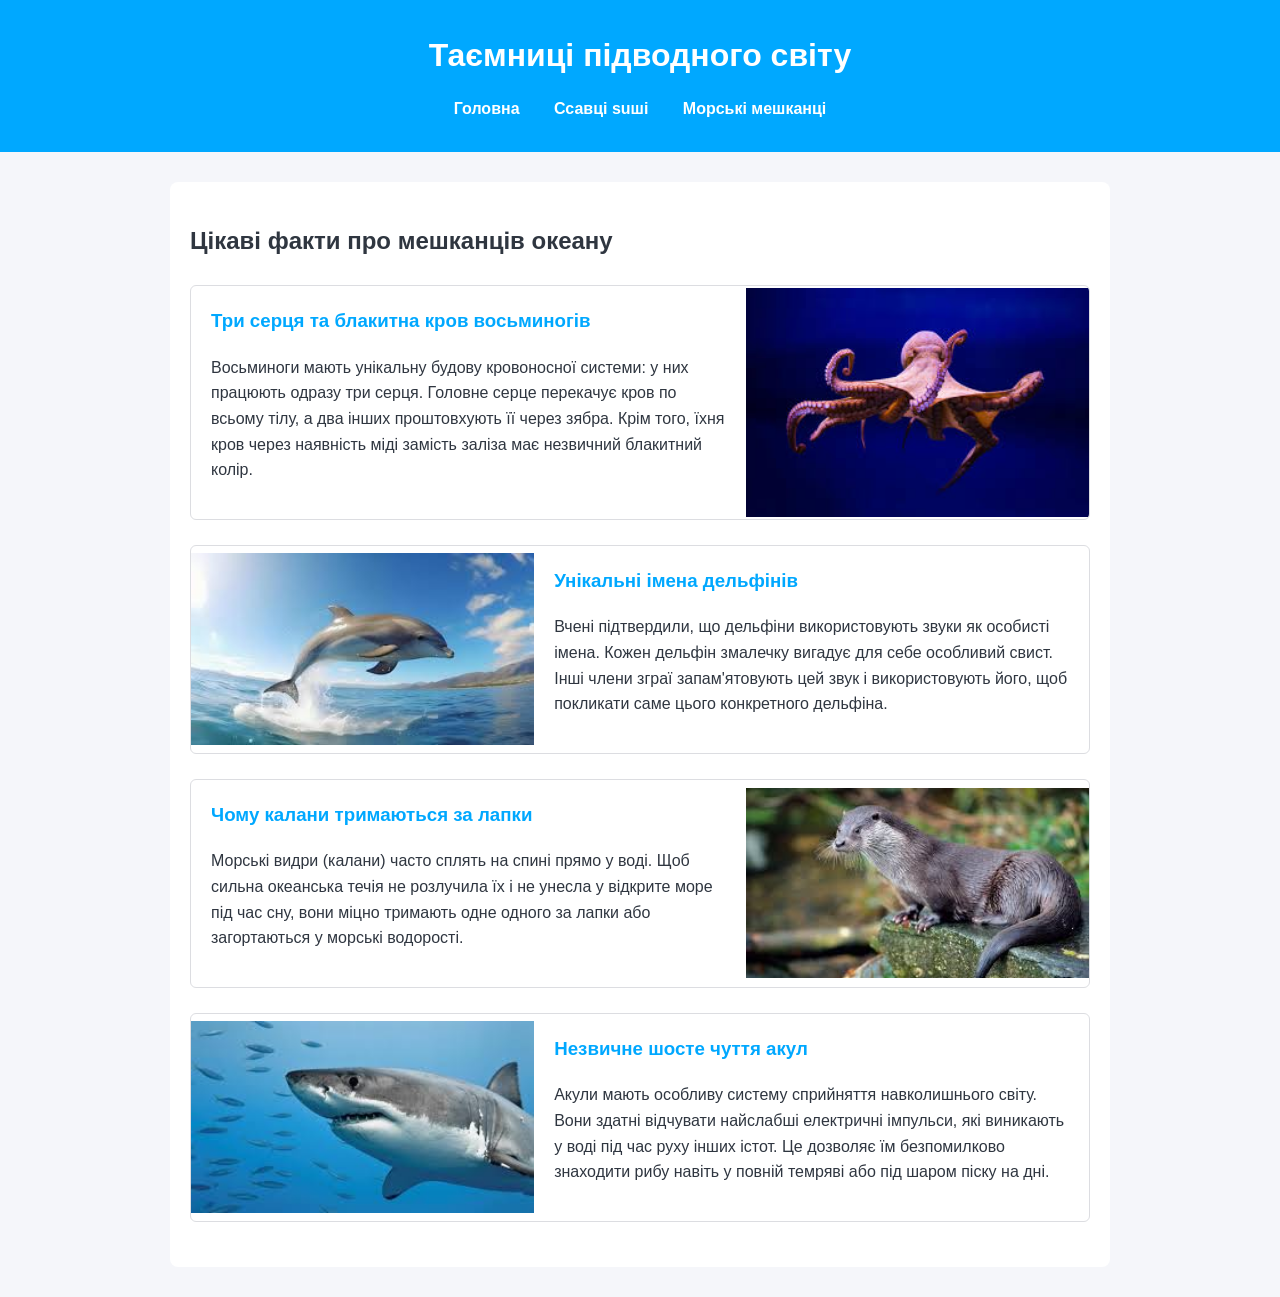
==== marine.html @ b01ff151 "Add files via upload" ====
<!DOCTYPE html>
<html lang="uk">
<head>
    <meta charset="UTF-8">
    <meta name="viewport" content="width=device-width, initial-scale=1.0">
    <title>Морські мешканці</title>
    <style>
        body {
            font-family: Arial, sans-serif;
            margin: 0; padding: 0;
            background-color: #f5f6fa; color: #2f3640;
            line-height: 1.6;
        }
        header {
            background-color: #00a8ff;
            color: white; padding: 30px 0; text-align: center;
        }
        h1 { margin: 0; }
        nav { margin-top: 15px; }
        nav a { color: white; text-decoration: none; margin: 0 15px; font-weight: bold; }
        nav a:hover { text-decoration: underline; }

        .container { max-width: 900px; margin: 30px auto; padding: 20px; background: white; border-radius: 8px; }
        
        .row {
            display: flex;
            align-items: center;
            margin: 25px 0;
            background: #ffffff;
            border: 1px solid #dcdde1;
            border-radius: 6px;
            overflow: hidden;
            transition: transform 0.3s;
        }
        /* Ефект наведення */
        .row:hover {
            transform: translateY(-3px);
            box-shadow: 0 4px 12px rgba(0,0,0,0.08);
        }
        .row:nth-child(even) {
            flex-direction: row-reverse;
        }
        .row img {
            width: 40%; max-height: 240px; object-fit: cover;
        }
        .text {
            padding: 20px;
            width: 60%;
        }
        .text h3 { margin-top: 0; color: #00a8ff; }
    </style>
</head>
<body>

    <header>
        <h1>Таємниці підводного світу</h1>
        <nav>
            <a href="index.html">Головна</a>
            <a href="mammals.html">Ссавці suші</a>
            <a href="marine.html">Морські мешканці</a>
        </nav>
    </header>

    <div class="container">
        <h2>Цікаві факти про мешканців океану</h2>

        <!-- Блок 1 -->
        <div class="row">
            <img src="octopus.jpg" alt="Восьминіг">
            <div class="text">
                <h3>Три серця та блакитна кров восьминогів</h3>
                <p>Восьминоги мають унікальну будову кровоносної системи: у них працюють одразу три серця. Головне серце перекачує кров по всьому тілу, а два інших проштовхують її через зябра. Крім того, їхня кров через наявність міді замість заліза має незвичний блакитний колір.</p>
            </div>
        </div>

        <!-- Блок 2 -->
        <div class="row">
            <img src="dolphin.jpg" alt="Афаліна у воді">
            <div class="text">
                <h3>Унікальні імена дельфінів</h3>
                <p>Вчені підтвердили, що дельфіни використовують звуки як особисті імена. Кожен дельфін змалечку вигадує для себе особливий свист. Інші члени зграї запам'ятовують цей звук і використовують його, щоб покликати саме цього конкретного дельфіна.</p>
            </div>
        </div>

        <!-- Блок 3 -->
        <div class="row">
            <img src="otter.jpg" alt="Морська видра">
            <div class="text">
                <h3>Чому калани тримаються за лапки</h3>
                <p>Морські видри (калани) часто сплять на спині прямо у воді. Щоб сильна океанська течія не розлучила їх і не унесла у відкрите море під час сну, вони міцно тримають одне одного за лапки або загортаються у морські водорості.</p>
            </div>
        </div>

        <!-- Блок 4 -->
        <div class="row">
            <img src="shark.jpg" alt="Акула">
            <div class="text">
                <h3>Незвичне шосте чуття акул</h3>
                <p>Акули мають особливу систему сприйняття навколишнього світу. Вони здатні відчувати найслабші електричні імпульси, які виникають у воді під час руху інших істот. Це дозволяє їм безпомилково знаходити рибу навіть у повній темряві або під шаром піску на дні.</p>
            </div>
        </div>
    </div>

</body>
</html>
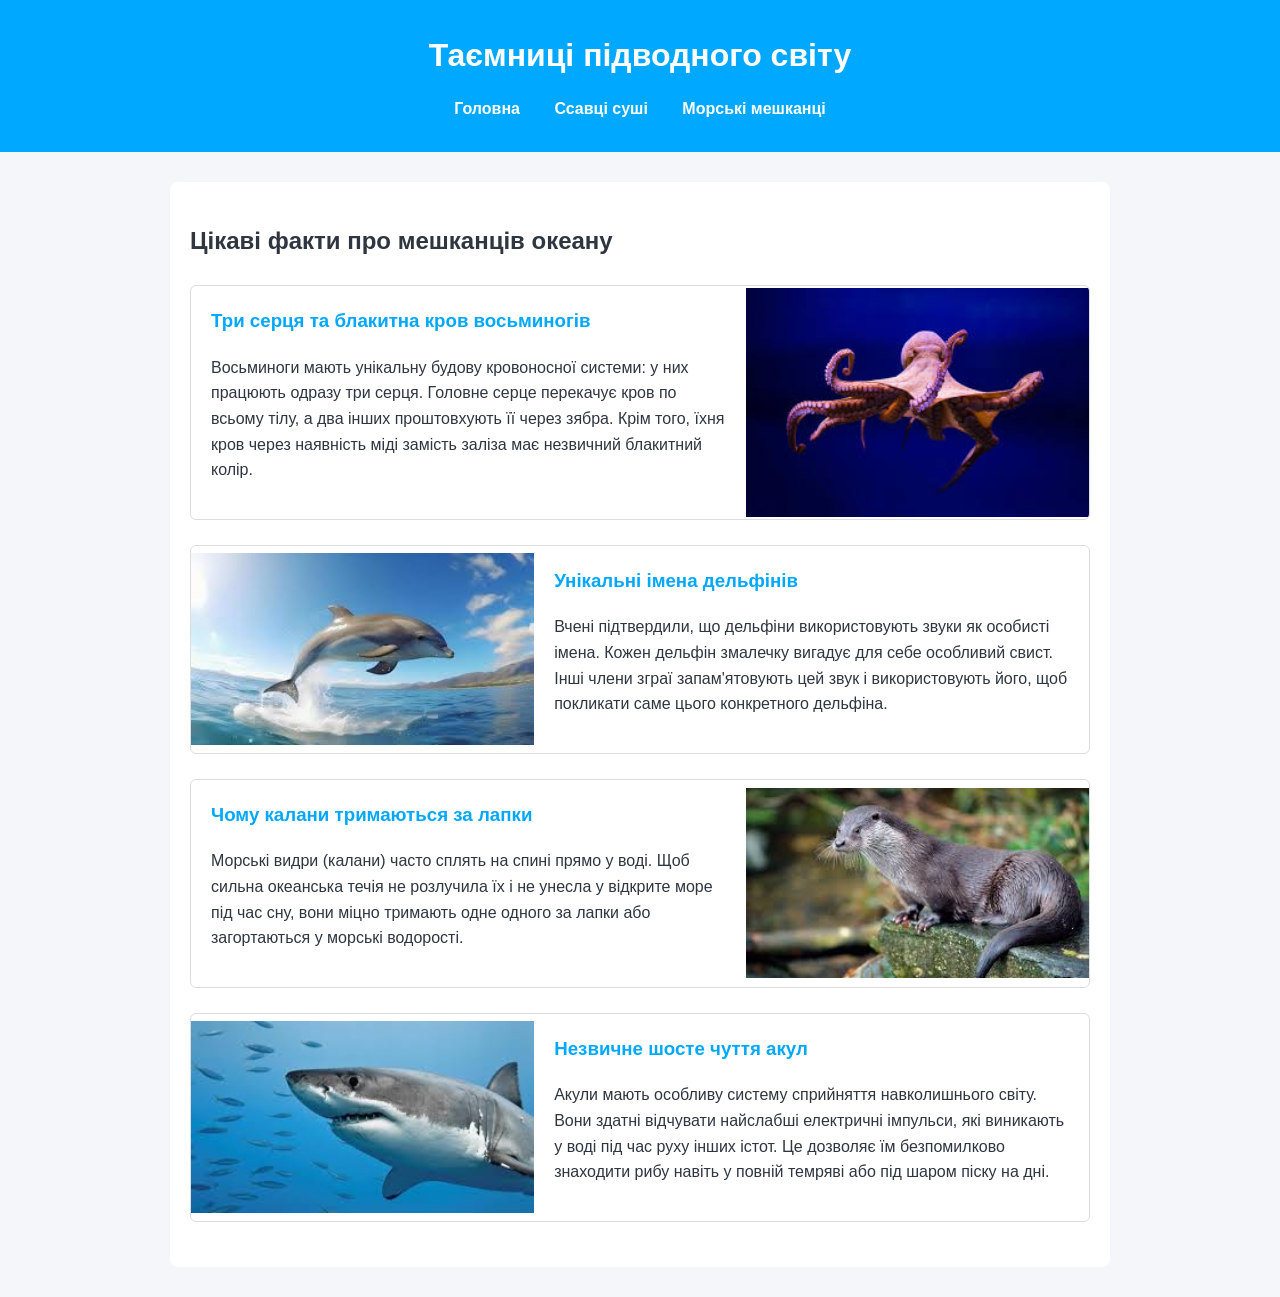
==== commit a562c0f0: "Update marine.html" ====
--- a/marine.html
+++ b/marine.html
@@ -56,7 +56,7 @@
         <h1>Таємниці підводного світу</h1>
         <nav>
             <a href="index.html">Головна</a>
-            <a href="mammals.html">Ссавці suші</a>
+            <a href="mammals.html">Ссавці cyші</a>
             <a href="marine.html">Морські мешканці</a>
         </nav>
     </header>
